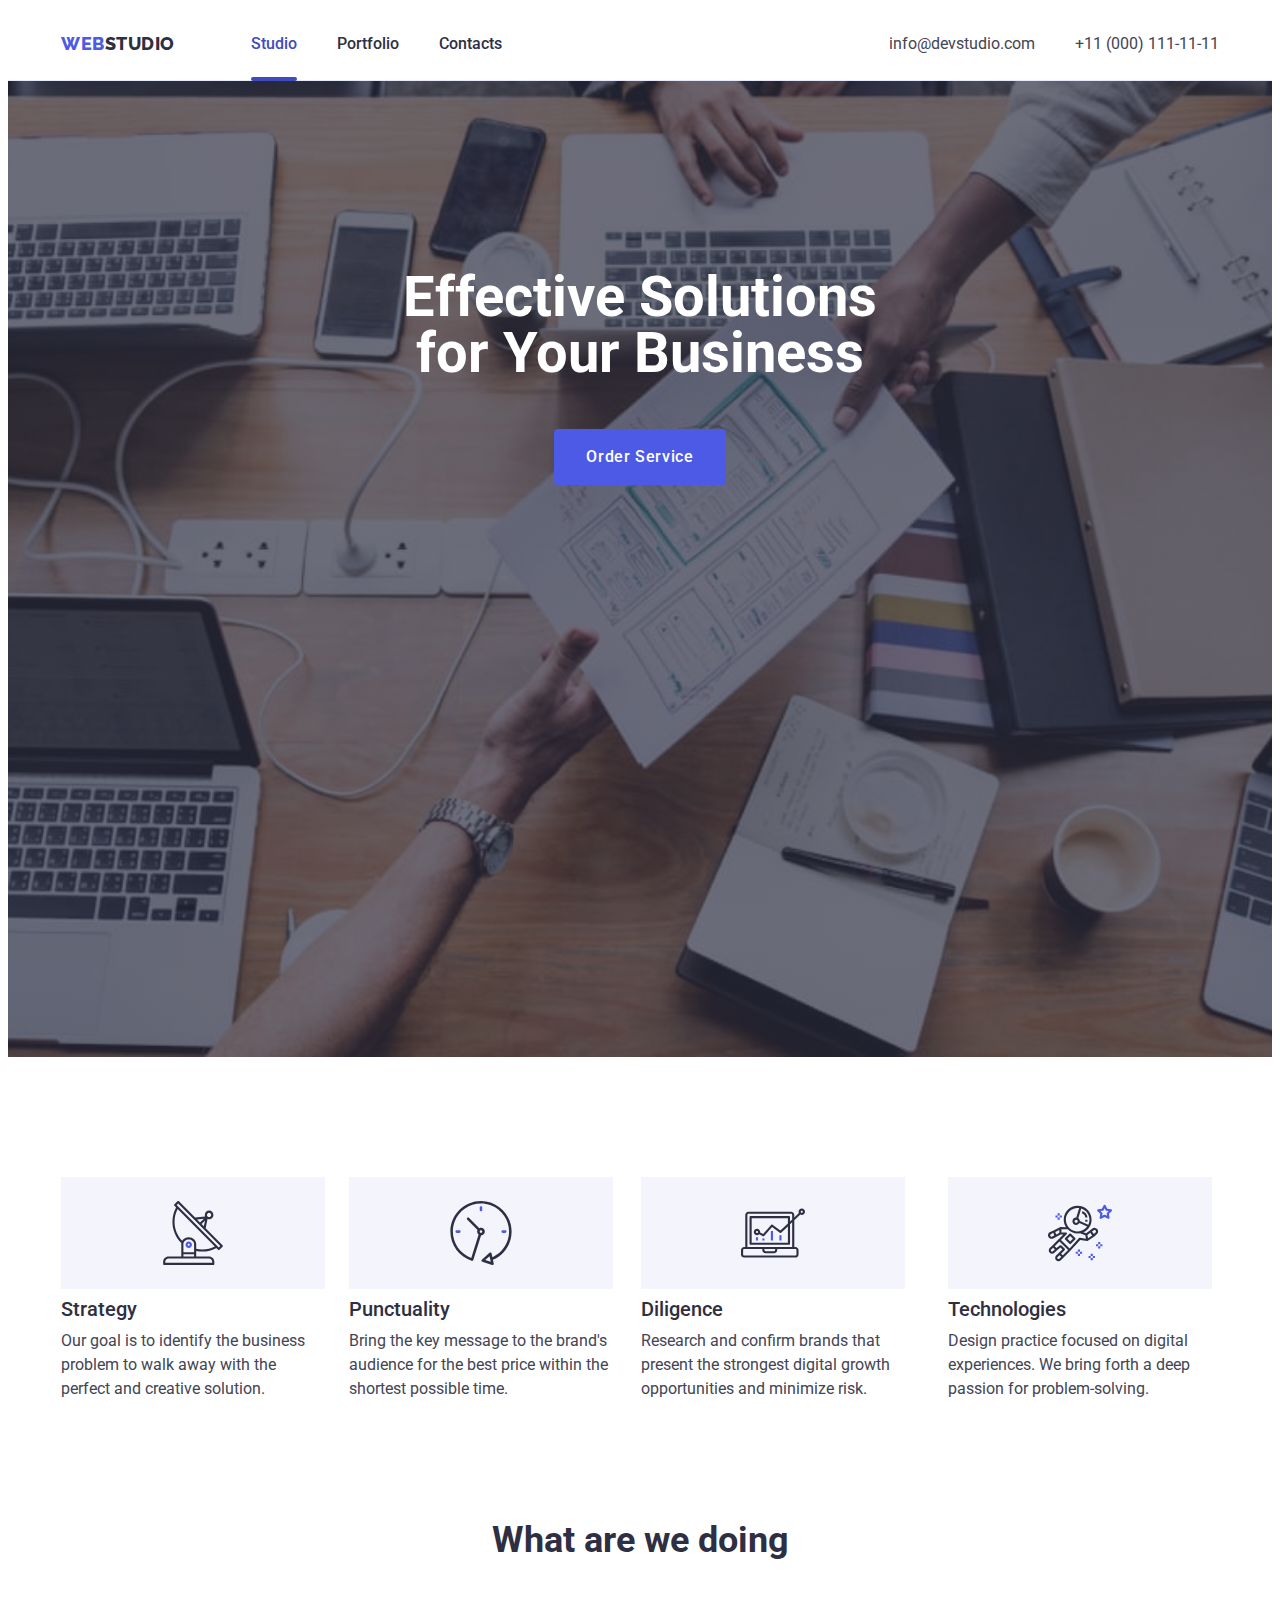
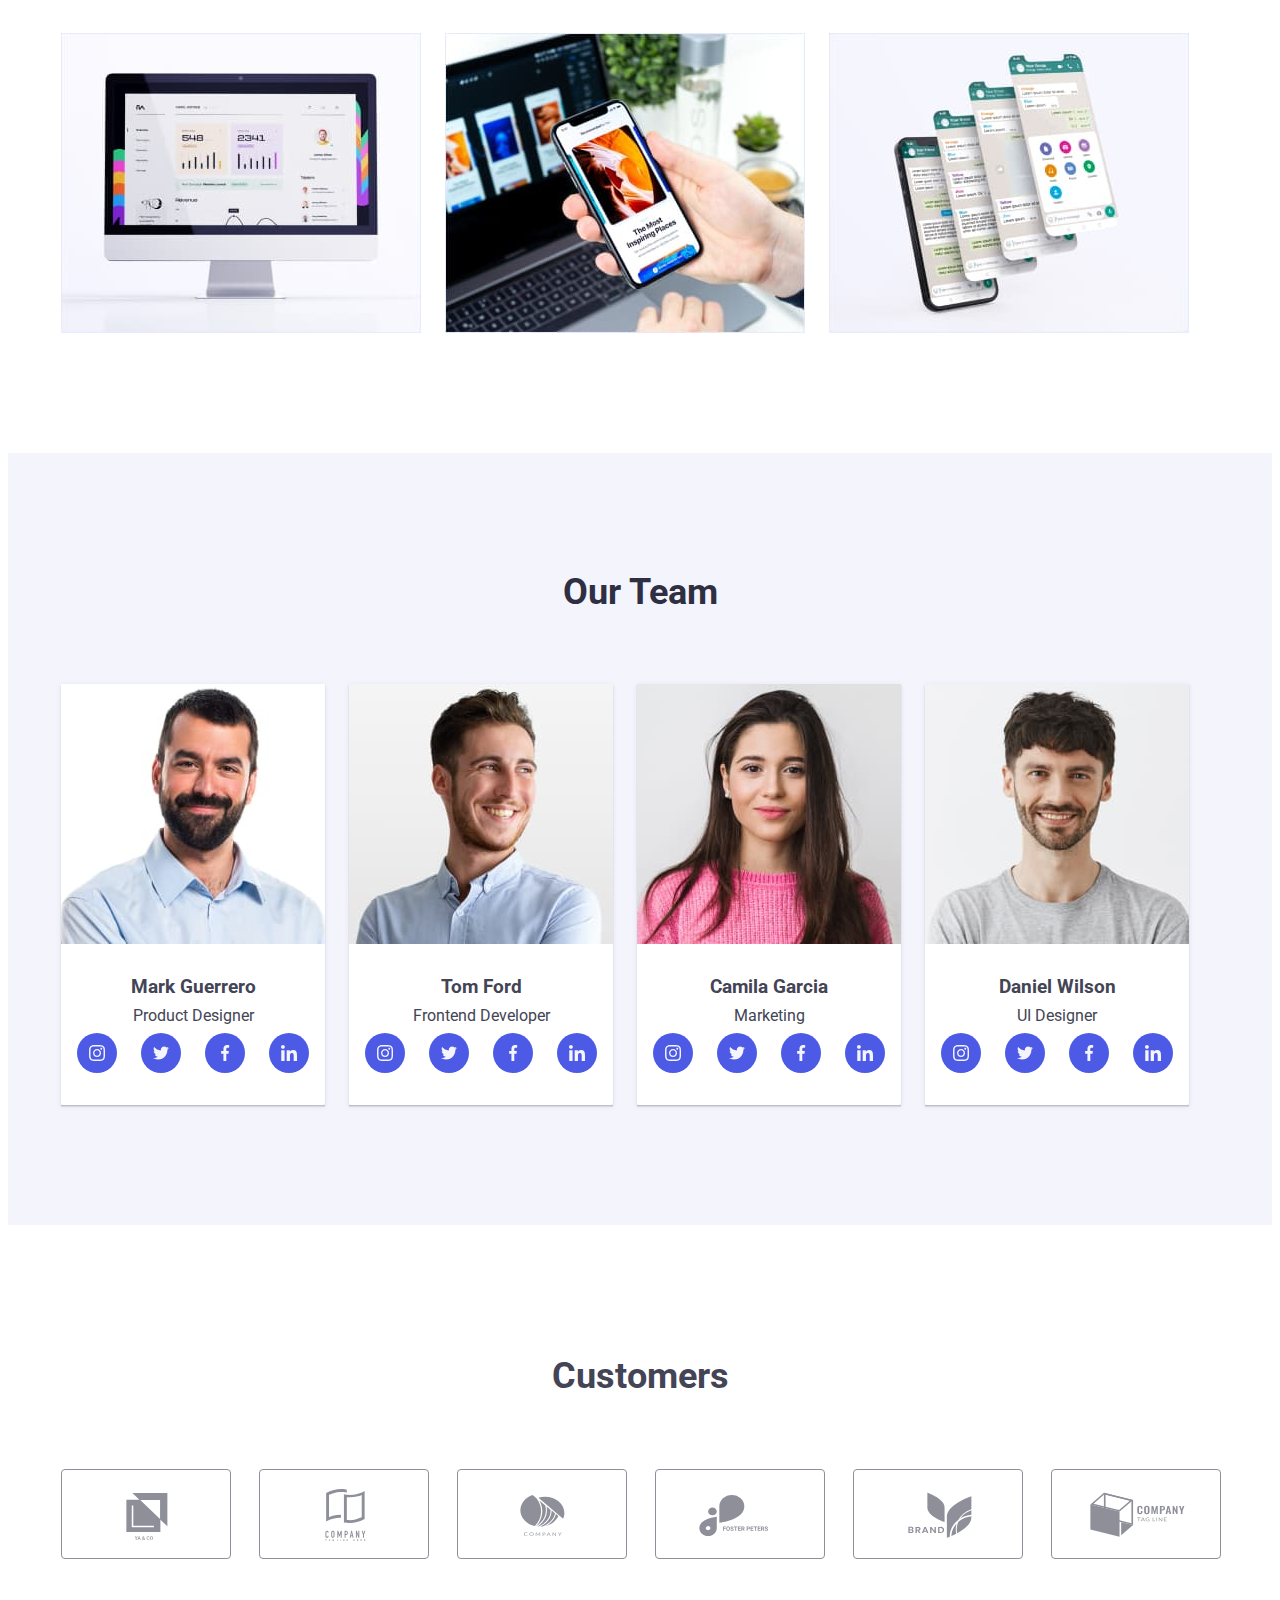
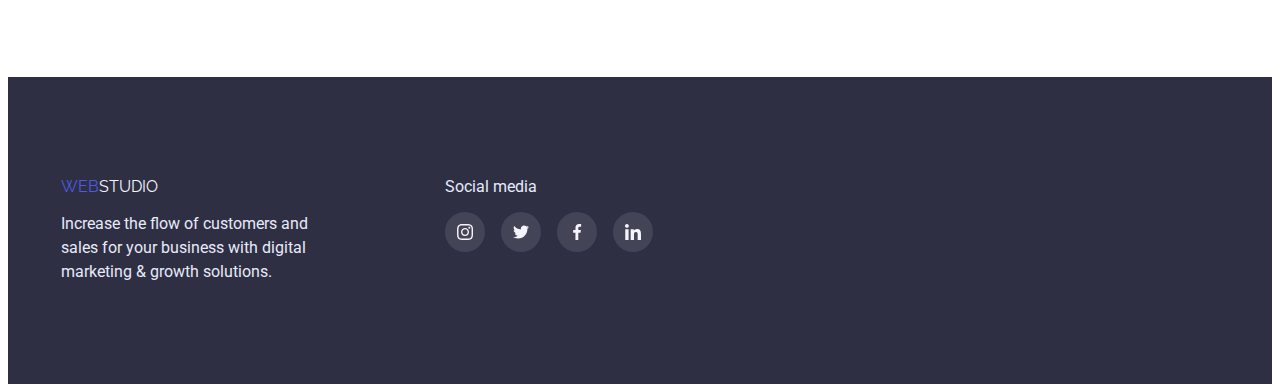
==== index.html @ 62f9ef6f "Initial commit" ====
<!DOCTYPE html>
<html lang="en">
<head>
    <meta charset="UTF-8">
    <meta http-equiv="X-UA-Compatible" content="IE=edge">
    <meta name="viewport" content="width=, initial-scale=1.0">
    <title>Document</title>
    <link href="https://fonts.googleapis.com/css2?family=Raleway:wght@800&family=Roboto:wght@400;500;700&display=swap" rel="stylesheet">
    <link rel="stylesheet" href="https://cdnjs.cloudflare.com/ajax/libs/modern-normalize/1.1.0/modern-normalize.min.css" integrity="sha512-wpPYUAdjBVSE4KJnH1VR1HeZfpl1ub8YT/NKx4PuQ5NmX2tKuGu6U/JRp5y+Y8XG2tV+wKQpNHVUX03MfMFn9Q==" crossorigin="anonymous" referrerpolicy="no-referrer" />
    <link rel="stylesheet" href="./css/style.css">
</head>
<body>
    <header>
        <div class="container main-nav">
            <nav class="main-nav">
                <a href="./index.html" class="logo-header"><span>Web</span>Studio</a>
                <ul class="site-nav list">
                    <li class="item"><a href="./index.html" class="link curent ">Studio</a></li>
                    <li class="item"><a href="./portfolio.html" class="link">Portfolio</a></li>
                    <li class="item"><a href="" class="link">Contacts</a></li>
                </ul>
            </nav> 
            <address class="position">
                <ul class="info-nav list">
                    <li class="item"><a href="mailto:info@devstudio.com" class="link">info@devstudio.com</a></li>
                    <li class="item"><a href="tel:+110001111111" class="link">+11 (000) 111-11-11</a></li>
                </ul>
            </address>
        </div>
    </header>
        <main>
            <section class="hero">
                <div class="container">
                    <h1 class="hero-title">Effective Solutions
                        for Your Business</h1>
                    <button data-modal-open class="button-service" type="button">Order Service</button>
                </div>
            </section>
            <section class="section section-peculiarity">
                <div class="container">
                    <h2 class="section-title visually-hidden">Peculiarity</h2>
                    <ul class="peculiarity list">
                        <li class="item">
                            <div class="peculiarity-icon">
                                <svg class="icon">
                                    <use href="./images/symbol-defs.svg#icon-antenna"></use>
                                </svg>
                            </div>    
                            <h3 class="title">Strategy</h3>
                            <p>Our goal is to identify the business
                            problem to walk away with the perfect and creative solution. </p>
                        </li>
                        <li class="item">
                            <div class="peculiarity-icon">
                                <svg class="icon">
                                    <use href="./images/symbol-defs.svg#icon-clock"></use>
                                </svg>
                            </div>
                            <h3 class="title">Punctuality</h3>
                            <p>Bring the key message to the brand's audience for the best price within the shortest possible time. </p>
                        </li>
                        <li class="item">
                            <div class="peculiarity-icon">
                                <svg class="icon">
                                    <use href="./images/symbol-defs.svg#icon-diagram"></use>
                                </svg>
                            </div>
                            <h3 class="title">Diligence</h3>
                            <p>Research and confirm brands that present the strongest digital growth opportunities and minimize risk. </p>
                        </li>
                        <li class="item">
                            <div class="peculiarity-icon">
                                <svg class="icon">
                                    <use href="./images/symbol-defs.svg#icon-astronaut"></use>
                                </svg>
                            </div>
                            <h3 class="title">Technologies</h3>
                            <p>Design practice focused on digital experiences. We bring forth a deep passion for problem-solving. </p>
                        </li>
                    </ul>
                </div>
            </section>
            <section class="section">
                <div class="container">
                    <h2 class="section-title">What are we doing</h2>
                    <ul class="list list-img">
                        <li class="item"><img src="./images/Rectangle71.jpg" alt="computer" width="360" height="300"></li>
                        <li class="item"><img src="./images/Rectangle72.jpg" alt="telephone" width="360" height="300"></li>
                        <li class="item"><img src="./images/Rectangle73.jpg" alt="telephone" width="360" height="300"></li>
                    </ul>
                </div>
            </section>
                <section class="section team">
                    <div class="container">
                        <h2 class="section-title">Our Team</h2>
                        <ul class="list list-team">
                            <li class="item">
                                <img src="./images/1.jpg" alt="Mark Guerrero" width="264">
                                <div class="card-content">
                                    <h3 class="title">Mark Guerrero</h3>
                                    <p>Product Designer</p>
                                    <ul class="list actions">
                                        <li class="social">
                                            <a class="social-link" href="">
                                                <svg class="social-icon"> 
                                                    <use href="./images/symbol-defs.svg#icon-instagram"></use>
                                                </svg>
                                            </a>    
                                        </li>
                                        <li class="social">
                                            <a  class="social-link" href="">
                                                <svg class="social-icon">
                                                    <use href="./images/symbol-defs.svg#icon-twitter"></use>
                                                </svg>
                                            </a>    
                                        </li>
                                        <li class="social">
                                            <a  class="social-link" href="">
                                                <svg class="social-icon">
                                                    <use href="./images/symbol-defs.svg#icon-facebook"></use>
                                                </svg>
                                            </a>    
                                        </li>
                                        <li class="social">
                                            <a  class="social-link" href="">
                                                <svg class="social-icon">
                                                    <use href="./images/symbol-defs.svg#icon-linkedin"></use>
                                                </svg>
                                            </a>    
                                        </li>
                                    </ul>
                                </div>
                            </li>
                            <li class="item">
                                <img src="./images/2.jpg" alt="Tom Ford" width="264">
                                <div class="card-content">
                                    <h3 class="title">Tom Ford</h3>
                                    <p>Frontend Developer</p>
                                    <ul class="list actions">
                                        <li class="social">
                                            <a class="social-link" href="">
                                                <svg class="social-icon"> 
                                                    <use href="./images/symbol-defs.svg#icon-instagram"></use>
                                                </svg>
                                            </a>    
                                        </li>
                                        <li class="social">
                                            <a  class="social-link" href="">
                                                <svg class="social-icon">
                                                    <use href="./images/symbol-defs.svg#icon-twitter"></use>
                                                </svg>
                                            </a>    
                                        </li>
                                        <li class="social">
                                            <a  class="social-link" href="">
                                                <svg class="social-icon">
                                                    <use href="./images/symbol-defs.svg#icon-facebook"></use>
                                                </svg>
                                            </a>    
                                        </li>
                                        <li class="social">
                                            <a  class="social-link" href="">
                                                <svg class="social-icon">
                                                    <use href="./images/symbol-defs.svg#icon-linkedin"></use>
                                                </svg>
                                            </a>    
                                        </li>
                                    </ul>
                                </div>
                            </li>
                            <li class="item">
                                <img src="./images/3.jpg" alt="Camila Garcia" width="264">
                                <div class="card-content">
                                    <h3 class="title">Camila Garcia</h3>
                                    <p>Marketing</p>
                                    <ul class="list actions">
                                        <li class="social">
                                            <a class="social-link" href="">
                                                <svg class="social-icon"> 
                                                    <use href="./images/symbol-defs.svg#icon-instagram"></use>
                                                </svg>
                                            </a>    
                                        </li>
                                        <li class="social">
                                            <a  class="social-link" href="">
                                                <svg class="social-icon">
                                                    <use href="./images/symbol-defs.svg#icon-twitter"></use>
                                                </svg>
                                            </a>    
                                        </li>
                                        <li class="social">
                                            <a  class="social-link" href="">
                                                <svg class="social-icon">
                                                    <use href="./images/symbol-defs.svg#icon-facebook"></use>
                                                </svg>
                                            </a>    
                                        </li>
                                        <li class="social">
                                            <a  class="social-link" href="">
                                                <svg class="social-icon">
                                                    <use href="./images/symbol-defs.svg#icon-linkedin"></use>
                                                </svg>
                                            </a>    
                                        </li>
                                    </ul>
                                </div>
                            </li>
                            <li class="item">
                                <img src="./images/4.jpg" alt="Daniel Wilson" width="264">
                                <div class="card-content">
                                    <h3 class="title">Daniel Wilson</h3>
                                    <p>UI Designer</p>
                                    <ul class="list actions">
                                        <li class="social">
                                            <a class="social-link" href="">
                                                <svg class="social-icon"> 
                                                    <use href="./images/symbol-defs.svg#icon-instagram"></use>
                                                </svg>
                                            </a>    
                                        </li>
                                        <li class="social">
                                            <a  class="social-link" href="">
                                                <svg class="social-icon">
                                                    <use href="./images/symbol-defs.svg#icon-twitter"></use>
                                                </svg>
                                            </a>    
                                        </li>
                                        <li class="social">
                                            <a  class="social-link" href="">
                                                <svg class="social-icon">
                                                    <use href="./images/symbol-defs.svg#icon-facebook"></use>
                                                </svg>
                                            </a>    
                                        </li>
                                        <li class="social">
                                            <a  class="social-link" href="">
                                                <svg class="social-icon">
                                                    <use href="./images/symbol-defs.svg#icon-linkedin"></use>
                                                </svg>
                                            </a>    
                                        </li>
                                    </ul>
                                </div>
                            </li>
                        </ul>
                    </div>
                </section>
            <section class="section customers">
                <div class="container">
                    <h2>Customers</h2>
                    <ul class="list actions">
                        <li class="logo">
                            <a class="logo-link" href="">
                                <svg class="logo-icon" width="104px" height="56px">
                                    <use href="./images/symbol-defs.svg#icon-logo1"></use>
                                </svg>
                            </a>
                        </li>
                        <li class="logo">
                            <a class="logo-link" href="">
                                <svg class="logo-icon" width="104px" height="56px">
                                    <use href="./images/symbol-defs.svg#icon-logo2"></use>
                                </svg>
                            </a>
                        </li>
                        <li class="logo">
                            <a class="logo-link" href="">
                                <svg class="logo-icon" width="104px" height="56px">
                                    <use href="./images/symbol-defs.svg#icon-logo3"></use>
                                </svg>
                            </a>
                        </li>
                        <li class="logo">
                            <a class="logo-link" href="">
                                <svg class="logo-icon" width="104px" height="56px">
                                    <use href="./images/symbol-defs.svg#icon-logo4"></use>
                                </svg>
                            </a>
                        </li>
                        <li class="logo">
                            <a class="logo-link" href="">
                                <svg class="logo-icon" width="104px" height="56px">
                                    <use href="./images/symbol-defs.svg#icon-logo5"></use>
                                </svg>
                            </a>
                        </li>
                        <li class="logo">
                            <a class="logo-link" href="">
                                <svg class="logo-icon" width="104px" height="56px">
                                    <use href="./images/symbol-defs.svg#icon-logo6"></use>
                                </svg>
                            </a>
                        </li>
                    </ul>
                </div>
            </section>
        </main>
    <footer class="footer">
        <div class="container group">
            <div class="info">
                <a href="./index.html" class="logo-footer"><span>Web</span>Studio</a>
                <p class="footer-text">Increase the flow of customers and sales for your business with digital marketing & growth solutions.</p>
            </div>
            <div class="media">
                <p>Social media</p>
                <ul class="list actions-footer">
                    <li class="social-footer">
                        <a class="social-link-footer" href="">
                            <svg class="social-icon"> 
                                <use href="./images/symbol-defs.svg#icon-instagram"></use>
                            </svg>
                        </a>  
                    </li>
                    <li class="social-footer">
                        <a class="social-link-footer" href="">
                            <svg class="social-icon"> 
                                <use href="./images/symbol-defs.svg#icon-twitter"></use>
                            </svg>
                        </a>  
                    </li>
                    <li class="social-footer">
                        <a class="social-link-footer" href="">
                            <svg class="social-icon"> 
                                <use href="./images/symbol-defs.svg#icon-facebook"></use>
                            </svg>
                        </a>  
                    </li>
                    <li class="social-footer">
                        <a class="social-link-footer" href="">
                            <svg class="social-icon"> 
                                <use href="./images/symbol-defs.svg#icon-linkedin"></use>
                            </svg>
                        </a>  
                    </li>
                </ul>
            </div>
        </div>
    </footer>
    <div class="backdrop is-hidden" data-modal>
        <div class="modal">
            <button class="close" data-modal-close>
                <svg class="close-icon">
                        <use href="./images/symbol-defs.svg#icon-close"></use>
                </svg>
            </button>
        </div>
    </div>

    <script src="./js/modal.js"></script>
</body>
</html>
---- css/style.css ----
/* basic text color and secondary bcg color #2E2F42 */
/* secondary text color  #434455 */
/* accent #4D5AE5 */
/* basic bcg color #E5E5E5 */
/* white #FFFFFF */
/* footer text color #E7E9FC */
/* logo footer color #F4F4FD */

:root {
    --primary-text-color: #2E2F42;
    --secondary-text-color: #434455;
    --accent-color: #4D5AE5;
    --white-color: #FFFFFF ;
    --section-team-bcg-color: #F4F4FD;
    --footer-text-color: #E7E9FC;
    --button-hover-portfolio: #404BBF;
    --activity-nav-gap-left: 24px;
    --activity-nav-gap-top: 48px;
    --card-bg-color: #4D5AE5;
    --card-bg-color-hover: #404BBF;
    --logo-bg-color:#8E8F99;
    --social-bg-hover: #31D0AA;
    --transition: 250ms cubic-bezier(0.4, 0, 0.2, 1);
}

 body {
    background-color: #ffffff;
    color: var(--secondary-text-color);
    font-family: 'Roboto',sans-serif;
}

.section {
    padding-bottom: 120px;
}

.list {
   list-style: none;
   padding: 0;
   margin: 0;
}
 header {
    border-bottom: 1px solid var(--footer-text-color)
}

img {
  display: block;
  max-width: 100%;
  height: auto;
}


/* .header {
    padding-top: 24px;
    padding-bottom: 24px;
} */

/* logo headder */
.logo-header {
    color: var(--primary-text-color);
    font-family: 'Raleway',sans-serif;
    font-weight: 800;
    font-size: 18px;
    line-height: 1.3;
    letter-spacing: 0.03em;
    text-decoration: none;

    text-transform: uppercase;

    padding-top: 24px;
    padding-bottom: 24px;
}

span {
    color: var(--accent-color);
}

/* site-nav */
.site-nav .link {
    position: relative;
    display: block;
    padding-top: 24px;
    padding-bottom: 24px;

    color: var(--primary-text-color);
    font-weight: 500;
    font-size: 16px;
    line-height: 1.5;
    text-decoration: none;
    transition: color var(--transition);
}

.site-nav .link:hover,
.site-nav .link:focus {
    color: var(--accent-color);
}

.site-nav .link.curent {
   color: var(--card-bg-color-hover); 
}

.site-nav .link.curent::after {
    position: absolute;
    left: 0;
    bottom: -1px;
    display: block;
    content: "";
    width: 100%;
    height: 4px;

    background-color: var(--card-bg-color-hover);
    border-radius: 2px;

    transition: opacity var(--transition);
}


.site-nav {
    display: flex;
    margin-left: 76px;
}

.site-nav .item + .item {
    margin-left: 40px;
}

.container {
    width: 1158px;
    padding-left: 15px;
    padding-right: 15px;
    margin-left: auto;
    margin-right: auto;
}

/* info-nav */
.info-nav {
    display: flex;
    margin-left: auto; 
}

.position {
margin-left: auto;
}

.info-nav .item + .item {
    margin-left: 40px;
}

.info-nav .link {
    display: block;
    padding-top: 24px;
    padding-bottom: 24px;

    color: var(--secondary-text-color);
    font-style: normal;
    font-size: 16px;
    line-height: 1.5;
    text-decoration: none;
    transition: color var(--transition);
}

.info-nav .link:hover,
.info-nav .link:focus {
    color: var(--accent-color);
}

.main-nav {
    display: flex;
    align-items: center;
}

/* hero */
.hero {
    background-color: var(--primary-text-color);
    text-align: center;

    margin-right: auto;
    margin-left: auto;
    padding-top: 188px;
    padding-bottom: 188px;
    max-width: 1440px;
    height: 600px;

    background-image: linear-gradient( to right, 
    rgba(46, 47, 66, 0.7),
    rgba(46, 47, 66, 0.7)),
    url(../images/people-office.jpg);
    background-size: cover;
    background-repeat: no-repeat;
    background-position: center;
}

.hero-title {
    color: var(--white-color);
    font-size: 56px;
    line-height: 1;

    margin-top: 0;
    margin-bottom: 48px;
    width: 496px;
    margin-left: auto;
    margin-right: auto;
}

/* button-service */
.button-service {
    color: var(--white-color);
    background-color: var(--accent-color);

    cursor: pointer;
    font-family: inherit;
    font-weight: 500;
    font-size: 16px;
    line-height: 1.5;
    letter-spacing: 0.04em;
    text-align: center;
    transition: background-color var(--transition);

    display: inline-block;
    border-radius: 4px;
    padding: 16px 32px;
    min-width: 169px;
    border: none;
}

.button-service:hover,
.button-service:focus {
    background-color: var(--button-hover-portfolio);
}

/* section-title */
.section-title {
    color: var(--primary-text-color);
    font-size: 36px;
    line-height: 1.1;

    text-align: center;
    margin-top: 0;
    margin-bottom: 72px;
}

/* Peculiarity */
.peculiarity .title {
    color: var(--primary-text-color);
    font-weight: 500;
    font-size: 20px;
    line-height: 1.2;
    margin-top: 0;
    margin-bottom: 8px;
}

.peculiarity p{
    margin-top: 0;
    margin-bottom: 0;
    line-height: 1.5;
}

.peculiarity {
    display: flex;
}
.section-peculiarity {
    padding-top: 120px;
    padding-bottom: 120px;
}

.peculiarity-icon  {
    display: flex;
    justify-content: center;
    align-items: center;
    width: 264px;
    height: 112px;
    background-color: var(--section-team-bcg-color);
    margin-bottom: 8px;
}

.icon {
    width: 64px;
    height: 64px;
}

.peculiarity .item:not(:last-child) {
     margin-right: 24px;
}

/* list img */
.list-img {
    display: flex;
}

.list-img .item + .item {
    margin-left: 24px;
}

/* section team */
.team {
    background-color: var(--section-team-bcg-color);
    padding-top: 120px;
}

.team .item {
    box-shadow: 0px 1px 6px rgba(46, 47, 66, 0.08), 0px 1px 1px rgba(46, 47, 66, 0.16), 0px 2px 1px rgba(46, 47, 66, 0.08);
}

.list .title {
    margin-top: 0;
    margin-bottom: 8px;
}

.list p {
    margin-top: 0;
    margin-bottom: 0;
}

.list-team {
    display: flex;
}

.list-team .item + .item {
    margin-left: 24px;
}

.list-team .card-content {
    padding: 32px 16px;
    background-color: var(--white-color);
    border-radius: 0px 0px 4px 4px;

    text-align: center;
}

/* list actions */
.actions {
    display: flex;
    justify-content: space-between;
    margin: 0;
    padding: 0;
    list-style: none;
}

.social {
    display: block;
    width: 40px;
    height: 40px;
}

.social-link {
    background-color: var(--card-bg-color);
    color: var(--white-color);
    border-radius: 50%;
    width: 100%;
    height: 100%;
    display: flex;
    justify-content: center;
    align-items: center;
    transition: background-color var(--transition);
}

.social-link:hover,
.social-link:focus {
    background-color: var(--card-bg-color-hover);
}

.social .social-icon {
    width: 16px;
    height: 16px;
    fill: currentColor;
}

.card-content p {
    margin-bottom: 8px;
}

/* Customers */
.customers {
    padding-top: 130px;
}

.customers h2 {
    text-align: center;
    margin-top: 0;
    margin-bottom: 72px;
    font-size: 36px;
}

.logo {
    display: block;
    width: 168px;
    height: 88px;
}

.logo-link {
    background-color: var(--white-color);
    color: #8E8F99;
    border: 1px solid #8E8F99;
    border-radius: 4px;
    display: flex;
    justify-content: center;
    align-items: center;
    width: 100%;
    height: 100%;
    transition: border var(--transition), color var(--transition);
}

.logo .logo-icon { 
    background-size: contain;
    background-position: center;
    fill: currentColor;
} 

.logo-link:hover,
.logo-link:focus {
    color: var(--card-bg-color-hover);
    border: 1px solid var(--card-bg-color-hover);
}

/* footer */
.footer {
    color: var(--footer-text-color);
    background-color: var(--primary-text-color);
    padding-top: 100px;
    padding-bottom: 100px;
}

/* logo footer */
.footer .logo-footer {
    color: var(--section-team-bcg-color);
    font-family: 'Raleway',sans-serif;
    text-decoration: none;

    text-transform: uppercase;
}

.footer .footer-text {
    margin-top: 16px;
    margin-bottom: 0;
    line-height: 1.5;
}

/* list actions footer */
.group {
    display: flex;
}

.group .info {
    margin-right: 120px;
}

.media {
    width: 208px;
    height: 80px;
}

.media p {
    margin-top: 0;
    margin-bottom: 16px;
    padding: 0;
}

.actions-footer {
    display: flex;
    justify-content: space-between;
    margin: 0;
    padding: 0;
    list-style: none;
}

.social-footer {
    display:block;
    width: 40px;
    height: 40px;
}

.social-link-footer {
    background-color: rgba(255, 255, 255, 0.1);
    color: var(--white-color);
    border-radius: 50%;
    width: 100%;
    height: 100%;
    display: flex;
    justify-content: center;
    align-items: center;
    transition: background-color var(--transition);
}

.social-link-footer:hover,
.social-link-footer:focus {
    background-color: var(--social-bg-hover);
}

.social-footer .social-icon {
    width: 16px;
    height: 16px;
    fill: currentColor;
}


/* portfolio.html____________________ 
button*/

.list-button {
    display: flex;
    justify-content: center;
    margin-bottom: 72px;
}

.list-button .item + .item {
    margin-left: 24px;
}

.list .button {
    display: inline-block;
    color: var(--accent-color);
    background-color: var(--section-team-bcg-color);
    
    cursor: pointer;
    font-family: inherit;
    font-weight: 500;
    font-size: 16px;
    line-height: 1.5;
    letter-spacing: 0.04em;

    padding: 12px 24px;
    border-radius: 4px;
    border: 1px solid var(--footer-text-color);
    transition: color var(--transition), background-color var(--transition), box-shadow var(--transition), border var(--transition);
}

.list .button:hover,
.list .button:focus {
    color: var(--white-color);
    background-color: var(--button-hover-portfolio);
    box-shadow: 0px 4px 4px rgba(0, 0, 0, 0.15);
    border: 1px solid transparent;
}

.footer-text {
    width: 264px;
}

/* activity */

.activity-nav {
    display: flex;
    flex-wrap: wrap;
    margin-right: ( -1 * var(--activity-nav-gap-left));
    margin-top: ( -1 * var(--activity-nav-gap-top));
}

.activity-nav .item {
    width: 360px;
    flex-basis: calc(100% / 3 - var(--activity-nav-gap-left));
    margin-right: var(--activity-nav-gap-left);
    margin-top: var(--activity-nav-gap-top);
}

.activity-nav .item:nth-child(3n) {
    margin-right: 0;
}

.activity-nav .item:nth-child(-n + 3) {
    margin-top: 0;
}

.activity-nav .title {
color: var(--primary-text-color);
font-weight: 500;
font-size: 20px;
line-height: 1.2;  
    
margin-top: 0;
margin-bottom: 8px;
}

.activity-nav .text {
    color: var(--secondary-text-color);
    font-size: 16px;
    line-height: 1.5;

    margin-top: 0;
    margin-bottom: 0;
}

/* .activity-nav .item {
    width: calc((100% - 48px) / 3);
    margin-right: 24px;
    margin-top: 48px;
}

.activity-nav:nth-child(3n) {
    margin-right: 0;
} */

.activity-nav .card-content {
    padding: 32px 16px;
    border-right: 1px solid var(--footer-text-color);
    border-left: 1px solid var(--footer-text-color);
    border-bottom: 1px solid var(--footer-text-color);
}

.portfolio {
    padding-top: 96px;
    padding-bottom: 120px;
}
.activity-nav .link {
    display: block;
    transition: box-shadow var(--transition);
}

.activity-nav .link:hover,
.activity-nav .link:focus {
 box-shadow: 0px 1px 6px rgb(46 47 66 / 8%), 0px 1px 1px rgb(46 47 66 / 16%), 0px 2px 1px rgb(46 47 66 / 8%);
}

/* hover card-content */
.product-thumb {
    position: relative;
    overflow: hidden;
}

/* .product-thumb::before {
    position: absolute;
    display: inline-block;
    content: "";
    width: 100%;
    height: 100%;
    top: 0;
    left: 0;

    background-color: var(--card-bg-color);
    opacity: 0;
} */

.overlay {
    display: block;
    position: absolute;
    top: 0;
    left: 0;
    padding-top: 40px;
    padding-right: 32px;
    padding-left: 32px;
    width: 100%;
    height: 100%;
    overflow: auto;
    transform: translate(0, 100%);
    transition: transform var(--transition);

    font-size: 16px;
    line-height: 1.5;
    color: #F4F4FD;
    background-color: var(--card-bg-color);
}  

.activity-nav .link:hover .overlay {
    transform: translate(0, 0);
}

.activity-nav .link:focus .overlay {
    transform: translate(0, 0);
}

/* .activity-nav .link:hover .product-thumb::before {
    opacity: 1;
} */

/* MODAL */
.backdrop {
    position: fixed;
    top: 0;
    left: 0;
    width: 100%;
    height: 100%;

    background: rgba(46, 47, 66, 0.4);

    transition: opacity var(--transition), 
    visibility var(--transition);
}

.backdrop.is-hidden {
    opacity: 0;
    visibility: hidden;
    pointer-events: none;
}

.modal {
    position: absolute;
    min-width: 408px;
    min-height: 576px;
    top: 50%;
    left: 50%;
    transform: translate( -50%, -50%);
    transition: transform var(--transition);

    background: #FCFCFC;
    box-shadow: 0px 1px 1px rgba(0, 0, 0, 0.14), 0px 1px 3px rgba(0, 0, 0, 0.12), 0px 2px 1px rgba(0, 0, 0, 0.2);
    border-radius: 4px;
}

/* BUTTON CLOSE */
.close {
    position: absolute;
    top: 24px;
    right: 24px;
    width: 24px;
    height: 24px;
    display: flex;
    justify-content: center;
    align-items: center;
    
    color:#000000;
    background-color: #E7E9FC;
    border: 1px solid rgba(0, 0, 0, 0.1);
    border-radius: 50%;
    transition: color var(--transition), background-color var(--transition);
}

.close:hover ,
.close:focus {
    background-color: var(--card-bg-color-hover);
    color: var(--white-color);
}

.close .close-icon {
    width: 8px;
    height: 8px;
    fill: currentColor;
}

/* visually-hidden */
.visually-hidden {
 position: absolute;
 width: 1px;
 height: 1px;
 margin: -1px;
 border: 0;
 padding: 0;
 white-space: nowrap;
 clip-path: inset(100%);
 clip: rect(0 0 0 0);
 overflow: hidden;
}
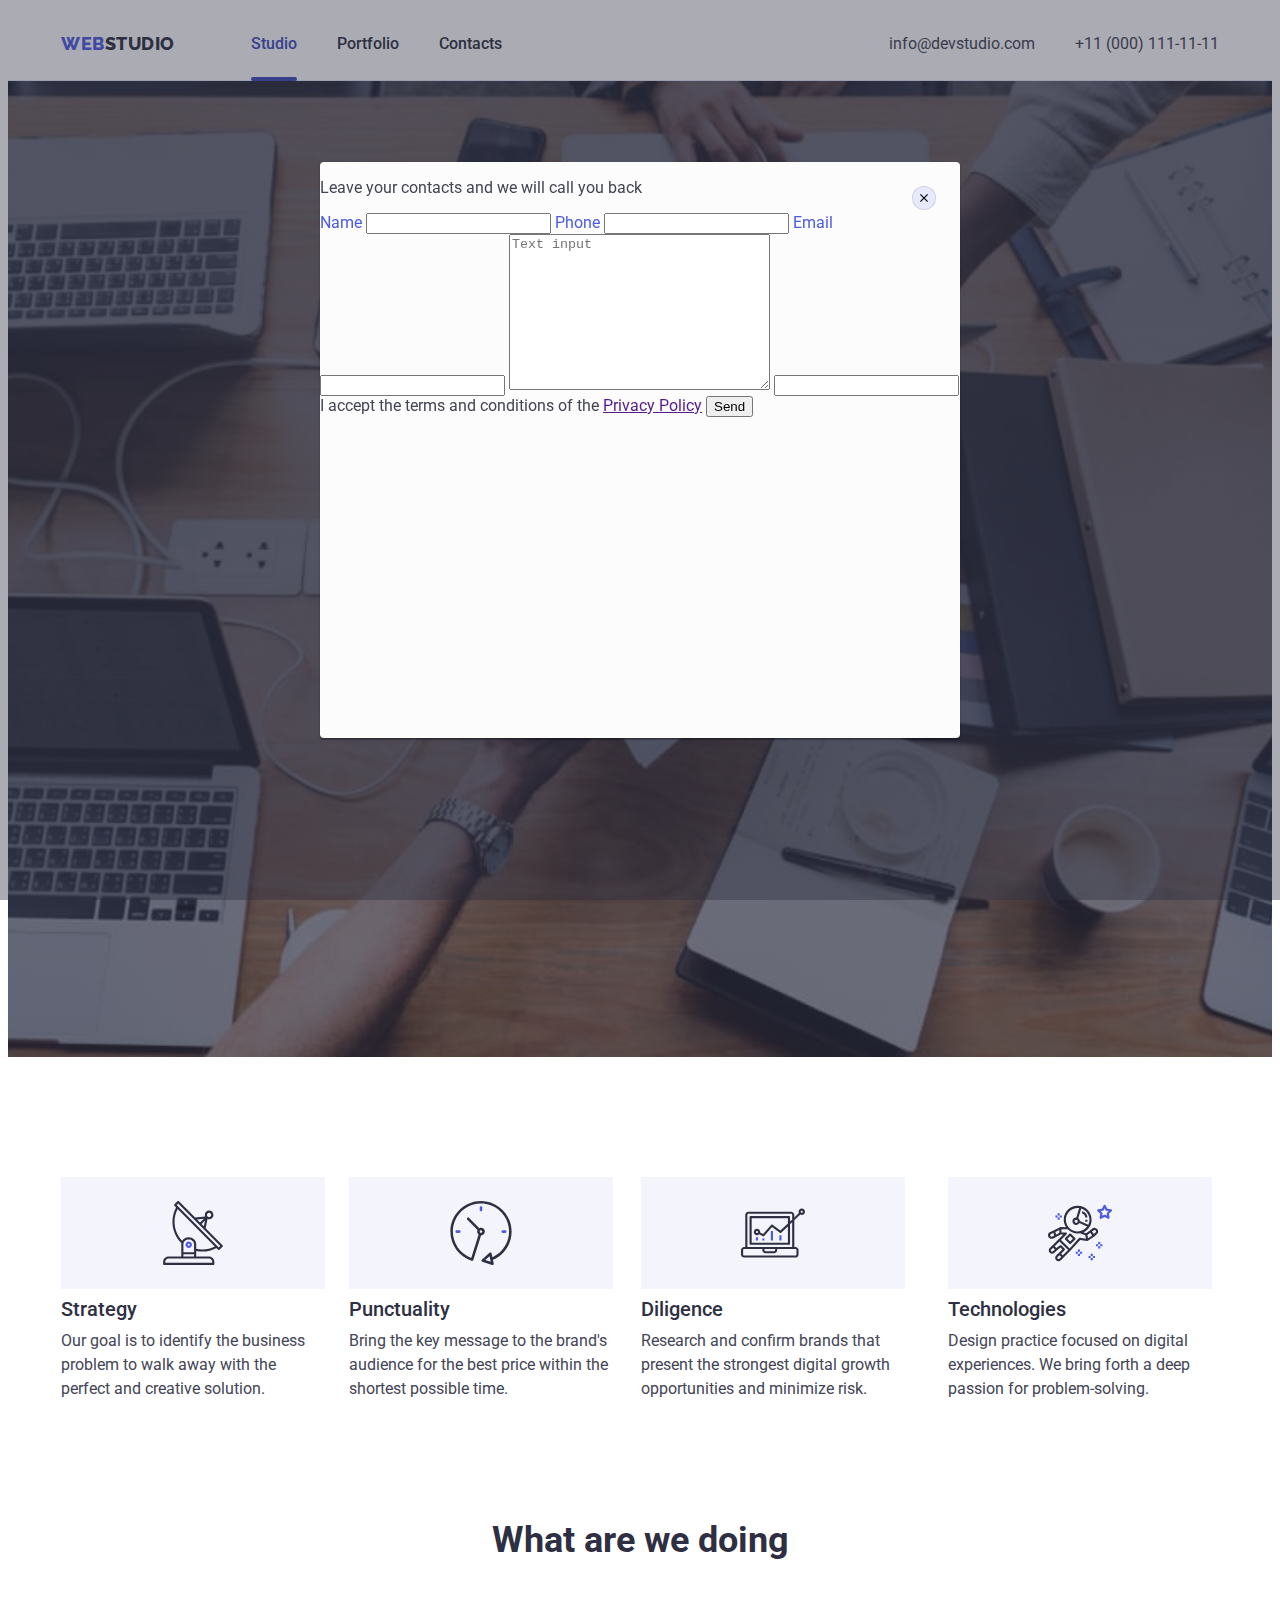
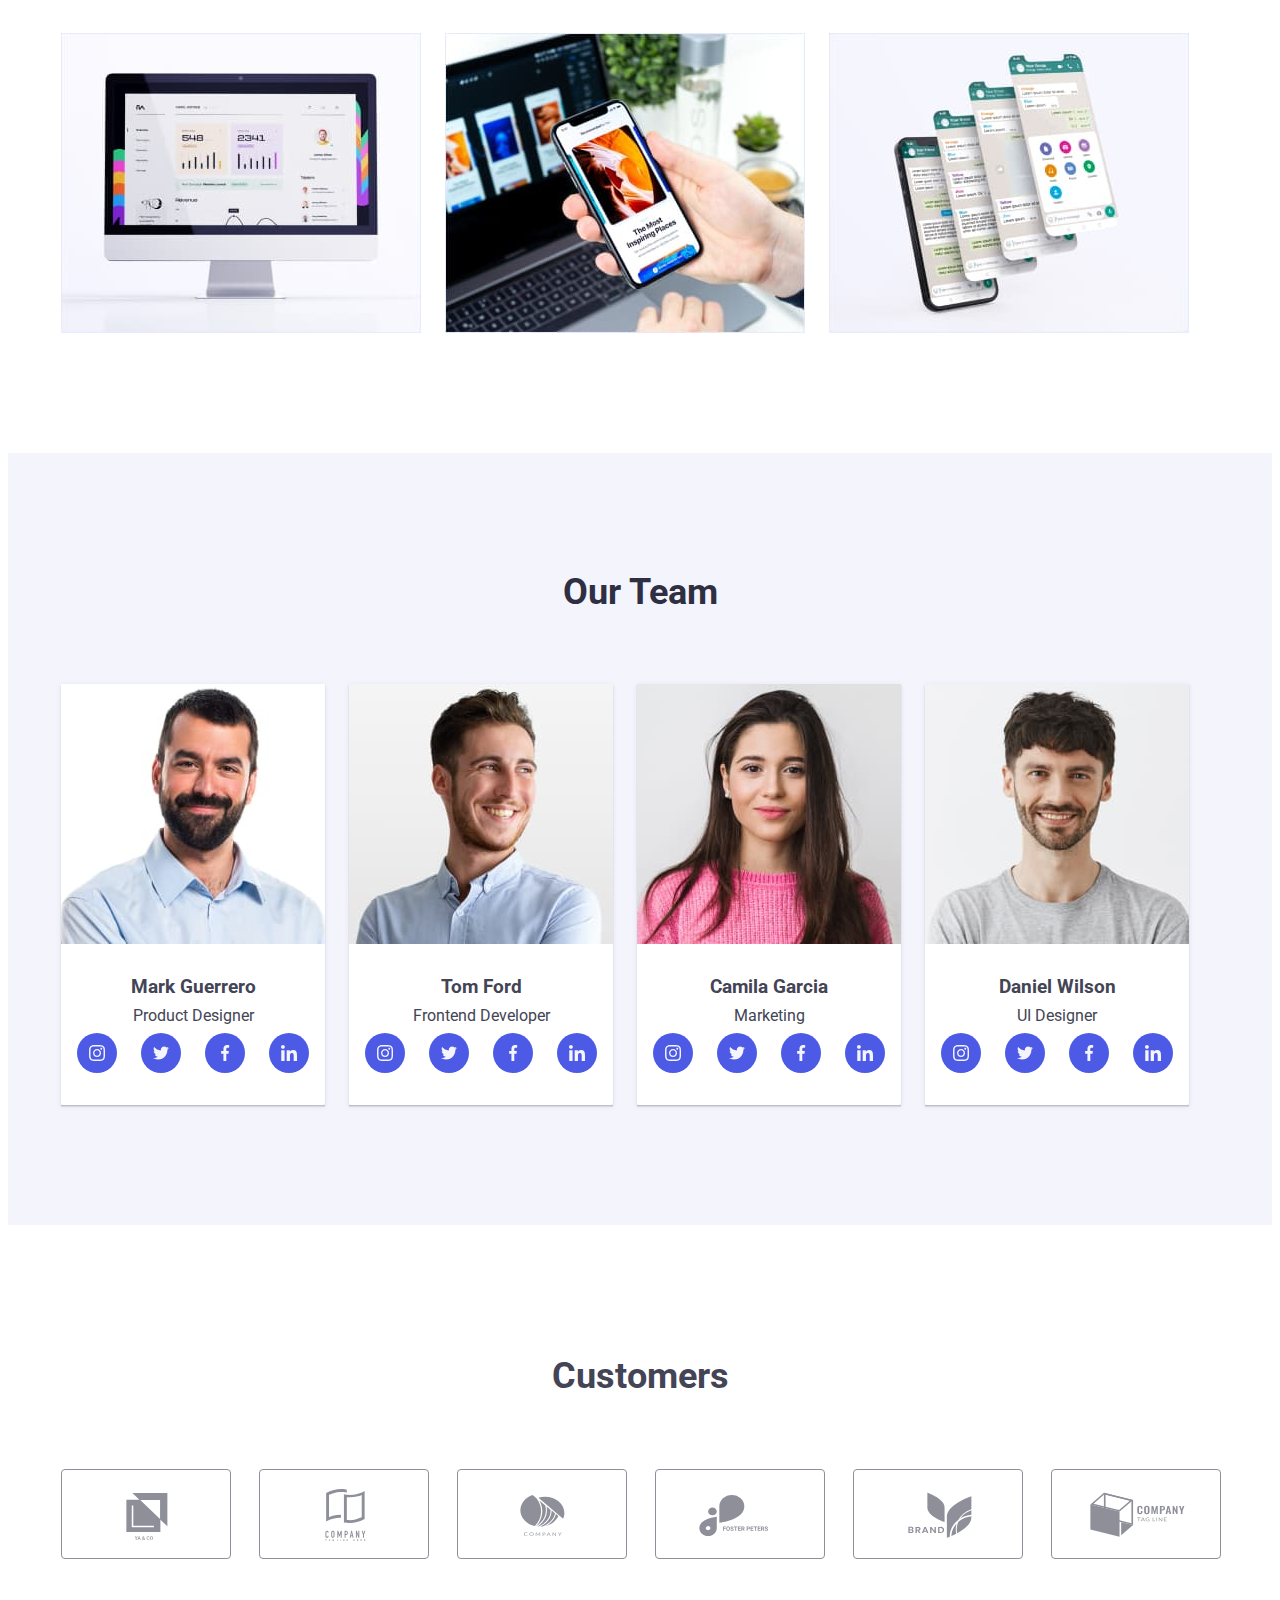
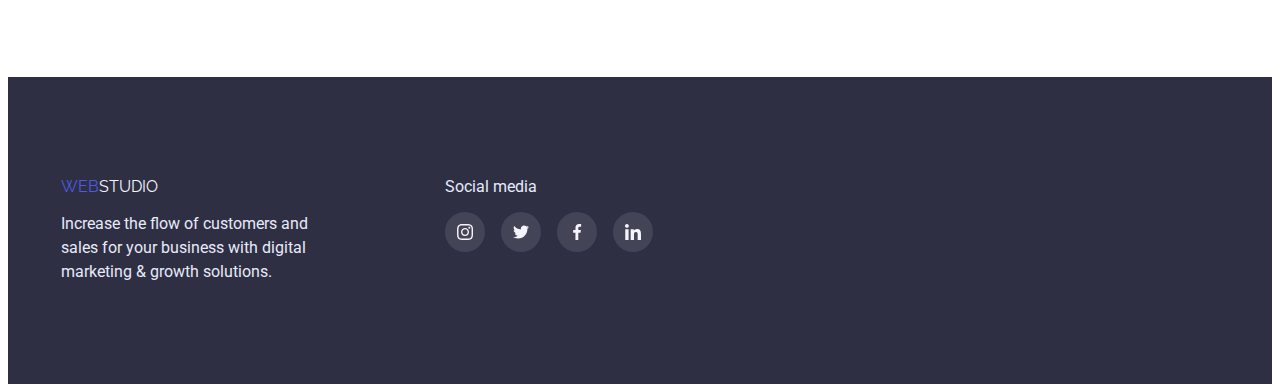
==== commit 37236581: "added modal form" ====
--- a/index.html
+++ b/index.html
@@ -336,13 +336,35 @@
             </div>
         </div>
     </footer>
-    <div class="backdrop is-hidden" data-modal>
+    <div class="backdrop" data-modal>
         <div class="modal">
             <button class="close" data-modal-close>
                 <svg class="close-icon">
                         <use href="./images/symbol-defs.svg#icon-close"></use>
                 </svg>
             </button>
+            <form class="modal-form">
+                <p>Leave your contacts and we will call you back</p>
+                <label class="modal-form-field">
+                    <span class="modal-form-input-desc">Name</span>
+                    <input class="modal-form-input" type="text" name="user_name" required pattern="^[a-zA-Zа-яА-Я]+$">
+                </label>
+                <label class="modal-form-field">
+                    <span class="modal-form-input-desc">Phone</span>
+                    <input class="modal-form-input" type="tel" name="user_phone" required pattern="[0-9]{3}-[0-9]-{3}-[0-9]{2}-[0-9]{2}" title="xxxxxxxxxx">
+                </label>
+                <label class="modal-form-field">
+                    <span class="modal-form-input-desc">Email</span>
+                    <input class="modal-form-input" type="email" name="user_email" required>
+                </label>
+                <label class="modal-form-field">
+                    <span class="modal-form-input-desc"></span>
+                    <textarea class="modal-form-message" name="" id="" cols="30" rows="10" placeholder="Text input"></textarea>
+                </label>
+                <input id="user-policy" class="modal-form-check" type="text">
+                <label class="modal-form-check-desc" for="user-policy">I accept the terms and conditions of the <a href="">Privacy Policy</a></label>
+                <button class="modal-form-submit" type="submit">Send</button>
+            </form>
         </div>
     </div>
 
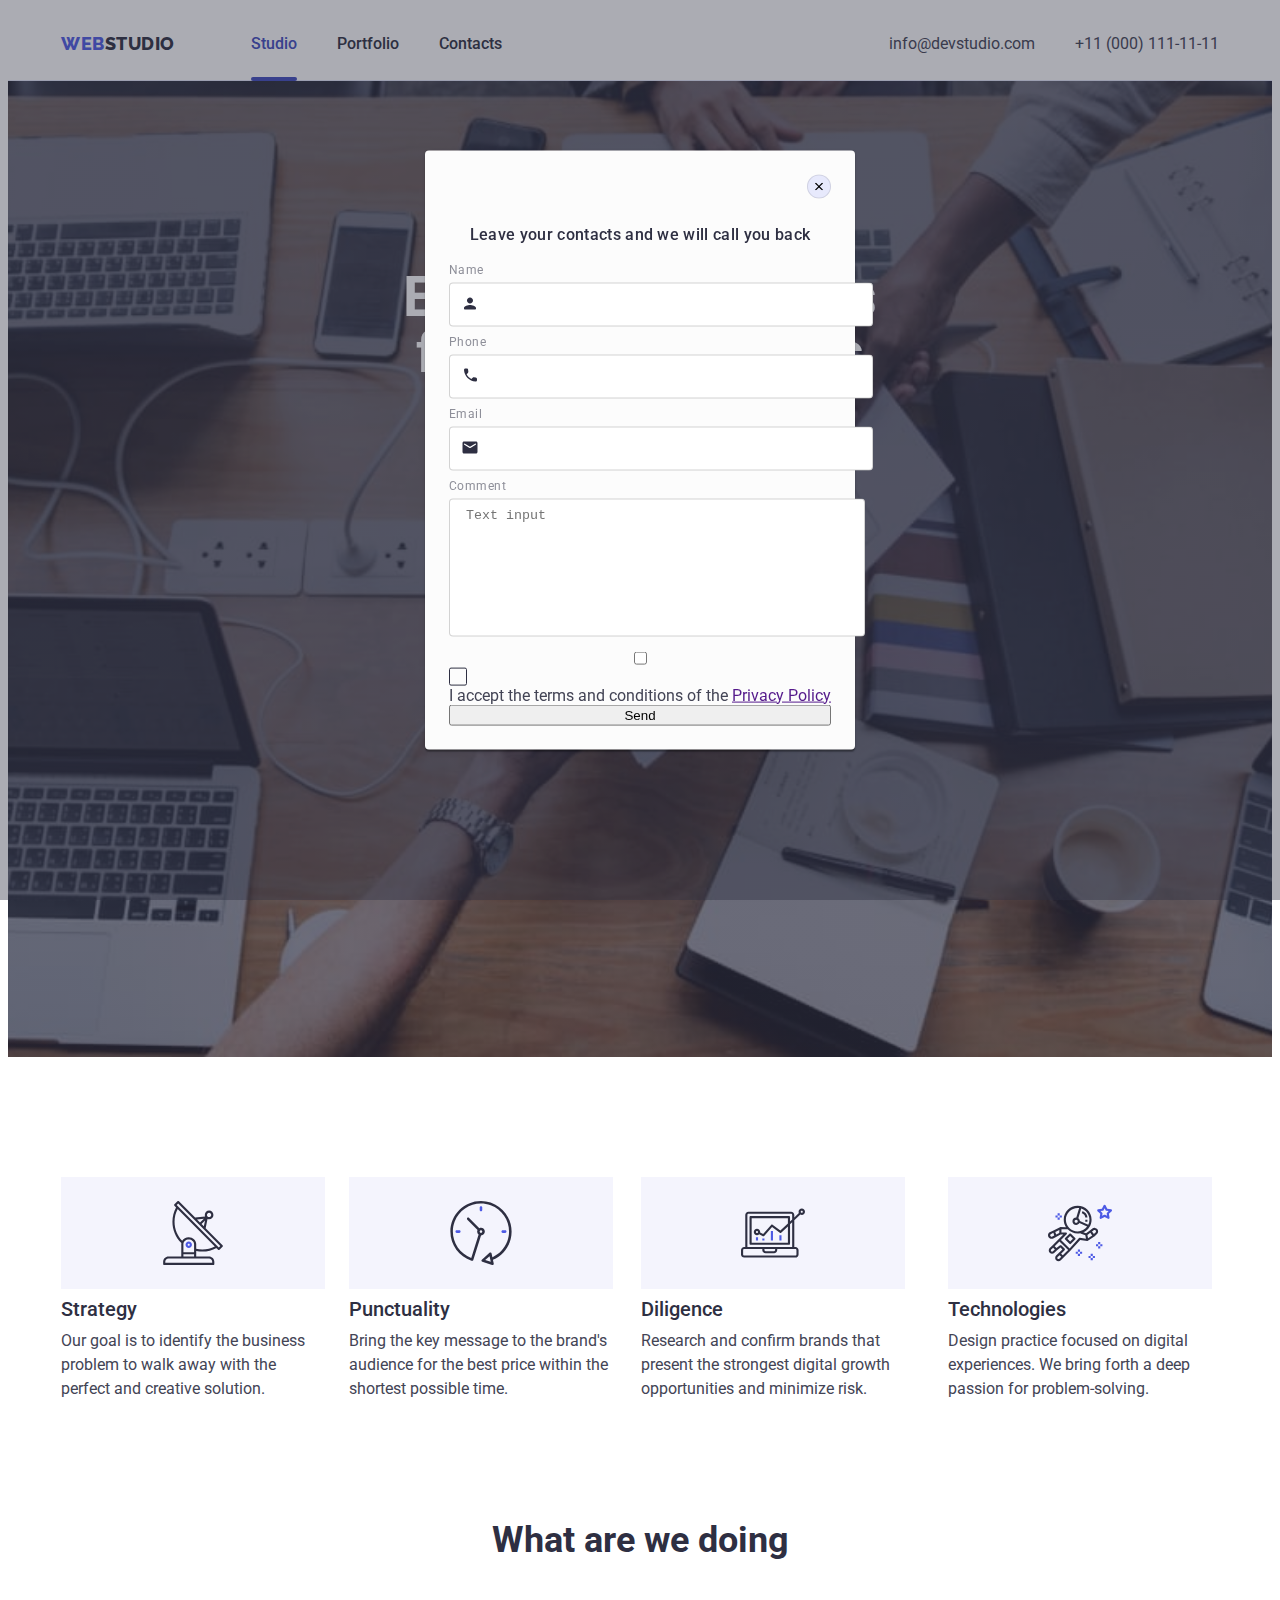
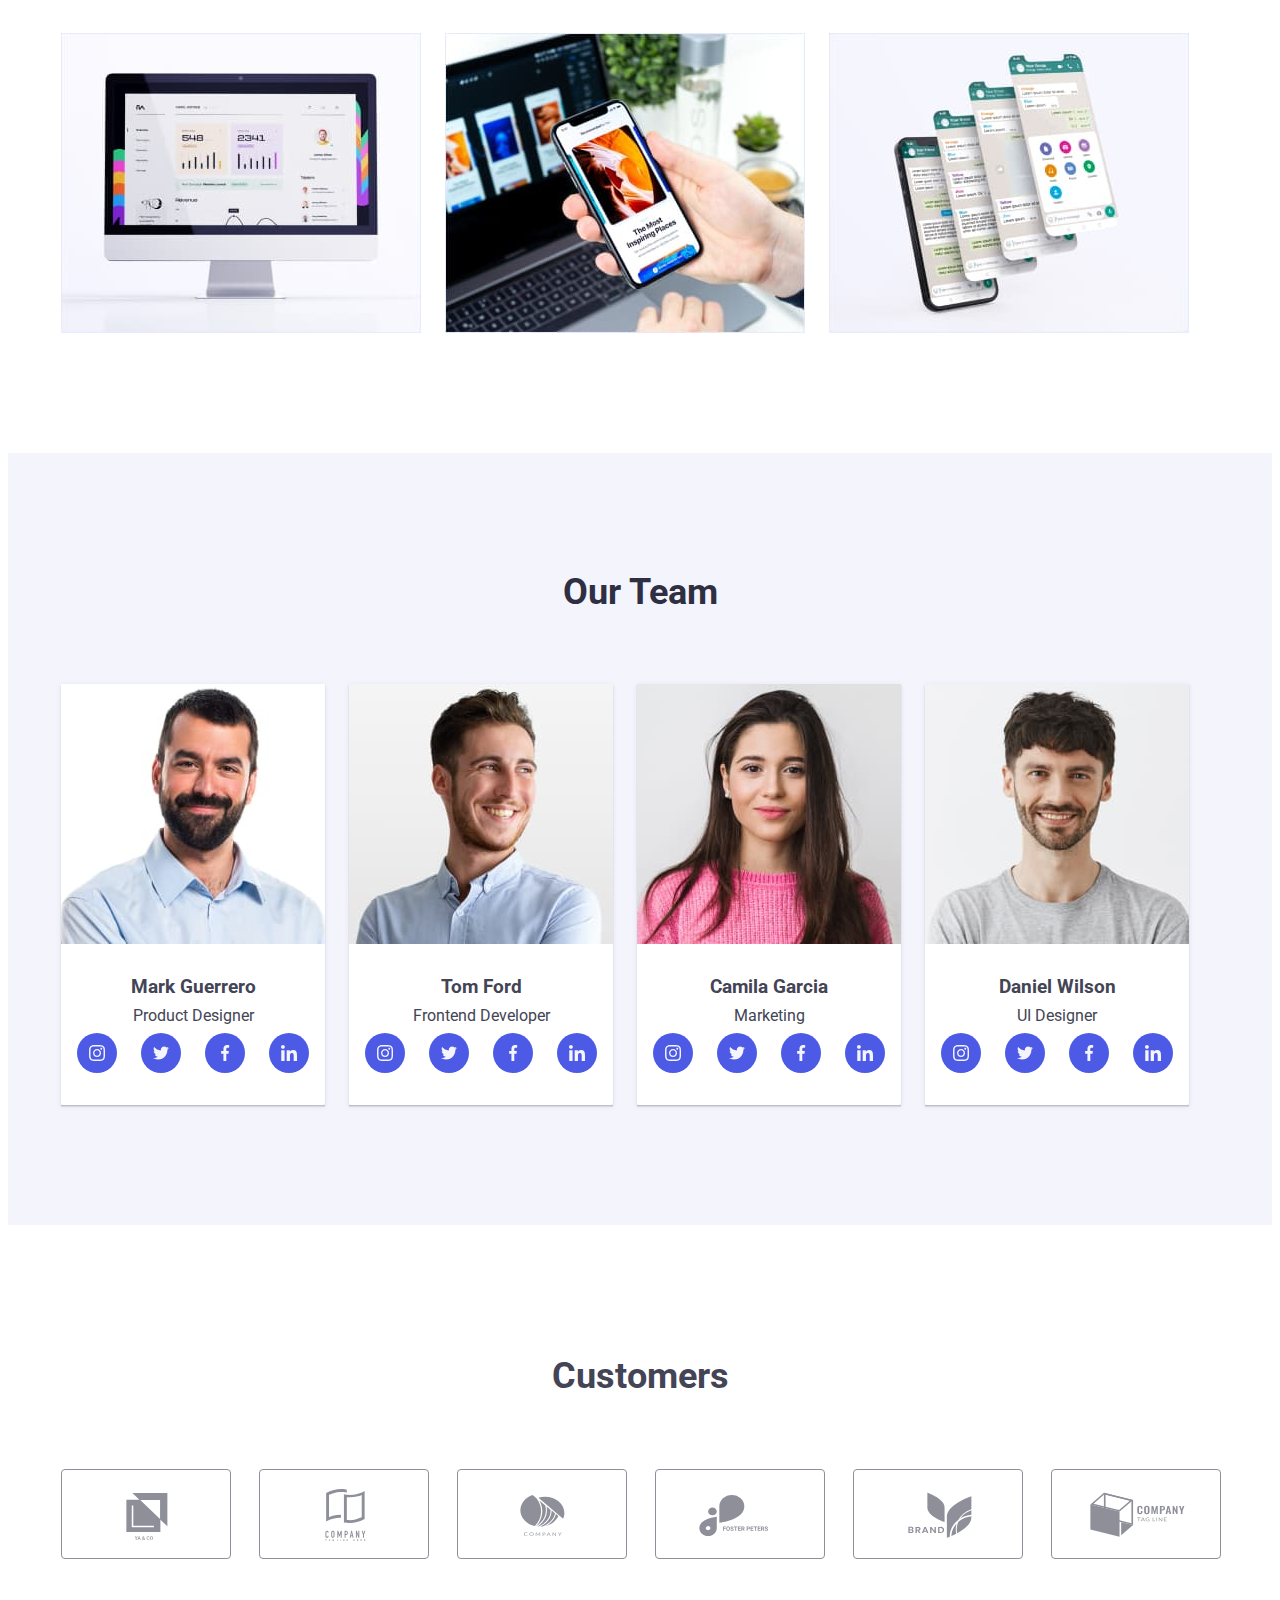
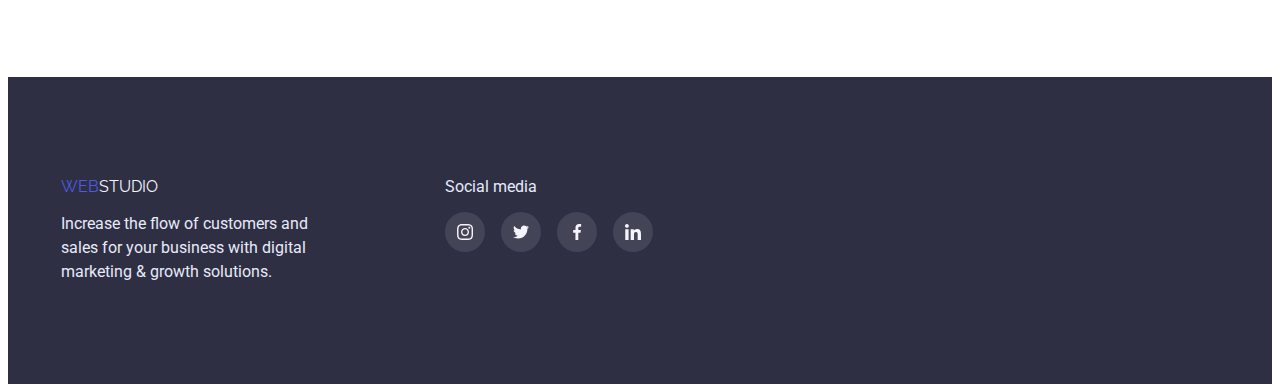
==== commit 38ea317c: "position modal form" ====
--- a/index.html
+++ b/index.html
@@ -344,25 +344,45 @@
                 </svg>
             </button>
             <form class="modal-form">
-                <p>Leave your contacts and we will call you back</p>
+                <p class="contacts">Leave your contacts and we will call you back</p>
                 <label class="modal-form-field">
                     <span class="modal-form-input-desc">Name</span>
-                    <input class="modal-form-input" type="text" name="user_name" required pattern="^[a-zA-Zа-яА-Я]+$">
+                    <span class="modal-form-input-wrapper">
+                        <input class="modal-form-input" type="text" name="user_name" required pattern="^[a-zA-Zа-яА-Я]+$">
+                        <svg class="modal-form-input-icon">
+                            <use href="./images/symbol-defs.svg#icon-person"></use>
+                        </svg>
+                    </span>
                 </label>
                 <label class="modal-form-field">
                     <span class="modal-form-input-desc">Phone</span>
-                    <input class="modal-form-input" type="tel" name="user_phone" required pattern="[0-9]{3}-[0-9]-{3}-[0-9]{2}-[0-9]{2}" title="xxxxxxxxxx">
+                    <span class="modal-form-input-wrapper">
+                        <input class="modal-form-input" type="tel" name="user_phone" required pattern="[0-9]{3}-[0-9]-{3}-[0-9]{2}-[0-9]{2}" title="xxxxxxxxxx">
+                        <svg class="modal-form-input-icon">
+                            <use href="./images/symbol-defs.svg#icon-phone"></use>
+                        </svg>
+                    </span>
                 </label>
                 <label class="modal-form-field">
-                    <span class="modal-form-input-desc">Email</span>
-                    <input class="modal-form-input" type="email" name="user_email" required>
+                    <span class="modal-form-input-desc">Email</span><span class="modal-form-input-wrapper">
+                        <input class="modal-form-input" type="email" name="user_email" required pattern="[a-z0-9._%+-]+@[a-z0-9.-]+\.[a-z]{2,4}$">
+                        <svg class="modal-form-input-icon">
+                            <use href="./images/symbol-defs.svg#icon-email"></use>
+                        </svg>
+                    </span>
                 </label>
                 <label class="modal-form-field">
-                    <span class="modal-form-input-desc"></span>
-                    <textarea class="modal-form-message" name="" id="" cols="30" rows="10" placeholder="Text input"></textarea>
+                    <span class="modal-form-input-desc">Comment</span>
+                    <textarea class="modal-form-message" name="user_message" placeholder="Text input"></textarea>
                 </label>
-                <input id="user-policy" class="modal-form-check" type="text">
-                <label class="modal-form-check-desc" for="user-policy">I accept the terms and conditions of the <a href="">Privacy Policy</a></label>
+                <input id="user-policy" class="modal-form-check" type="checkbox" name="user_policy">
+                <label class="modal-form-check-desc" for="user-policy">
+                    <span class="modal-form-fake-check">
+                        <svg class="modal-form-check-icon" width="10px" height="8px">
+                            <use href="./images/symbol-defs.svg#icon-ok"></use>
+                        </svg>
+                    </span>
+                    I accept the terms and conditions of the <a href="">Privacy Policy</a></label>
                 <button class="modal-form-submit" type="submit">Send</button>
             </form>
         </div>
--- a/css/style.css
+++ b/css/style.css
@@ -724,6 +724,121 @@
     fill: currentColor;
 }
 
+/* MODAL FORM */
+.modal-form {
+    padding: 24px;
+    padding-top: 72px;
+    display: flex;
+    flex-direction: column;
+}
+
+.modal-form .contacts {
+    font-weight: 500;
+    font-size: 16px;
+    line-height: 1.5;
+    height: 24px;
+    text-align: center;
+    letter-spacing: 0.02em;
+    color: var(--primary-text-color);
+
+    margin: 0;
+    margin-bottom: 16px;
+    padding: 0;
+}
+
+.modal-form-input-desc {
+    display: block;
+    font-size: 12px;
+    line-height: 1.33;
+    letter-spacing: 0.04em;
+    color: #8E8F99;
+    
+    padding: 0;
+    margin: 0;
+    margin-bottom: 4px;
+}
+
+.modal-form-input {
+    width: 100%;
+    height: 40px;
+    border: 1px solid rgba(33, 33, 33, 0.2);
+    border-radius: 4px;
+    padding-left: 38px;
+    transition: border-color var(--transition);
+}
+
+.modal-form-input:focus {
+    outline: none;
+    border-color: var(--accent-color);
+}
+
+.modal-form-input:focus +.modal-form-input-icon {
+    color: var(--accent-color);
+}
+
+.modal-form-input-wrapper {
+    position: relative;
+    color: #2E2F42;
+}
+
+.modal-form-input-icon {
+    position: absolute;
+    top: 50%;
+    left: 12px;
+    transform: translateY(-50%);
+    fill: currentColor;
+    display: block;
+    width: 18px;
+    height: 24px;
+    transition: color var(--transition);
+}
+
+.modal-form-field {
+    margin-bottom: 8px;
+}
+
+.modal-form-message {
+    resize: none;
+    width: 100%;
+    padding: 8px 16px;
+    height: 120px;
+    border: 1px solid rgba(33, 33, 33, 0.2);
+    border-radius: 4px;
+    transition: border-color var(--transition);
+}
+
+.modal-form-message:placeholder {
+    color: rgba(117, 117, 117, 0.5);
+}
+
+.modal-form-message:focus {
+    outline: none;
+    border-color: var(--accent-color);
+}
+
+.modal-form-fake-check {
+    position: relative;
+    display: block;
+    width: 16px;
+    height: 16px;
+    border: 1.25px solid #2E2F42;
+    border-radius: 2px;
+    /* background-color: var(--accent-color); */
+}
+
+.modal-form-check-icon {
+    position: absolute;
+    top: 50%;
+    left: 50%;
+    transform: translate( -50%, -50%);
+    background-color: var(--accent-color);
+    opacity: 0;
+}
+
+.modal-form-check:checked .modal-form-check-icon {
+    opacity: 1;
+}
+
 /* visually-hidden */
 .visually-hidden {
  position: absolute;
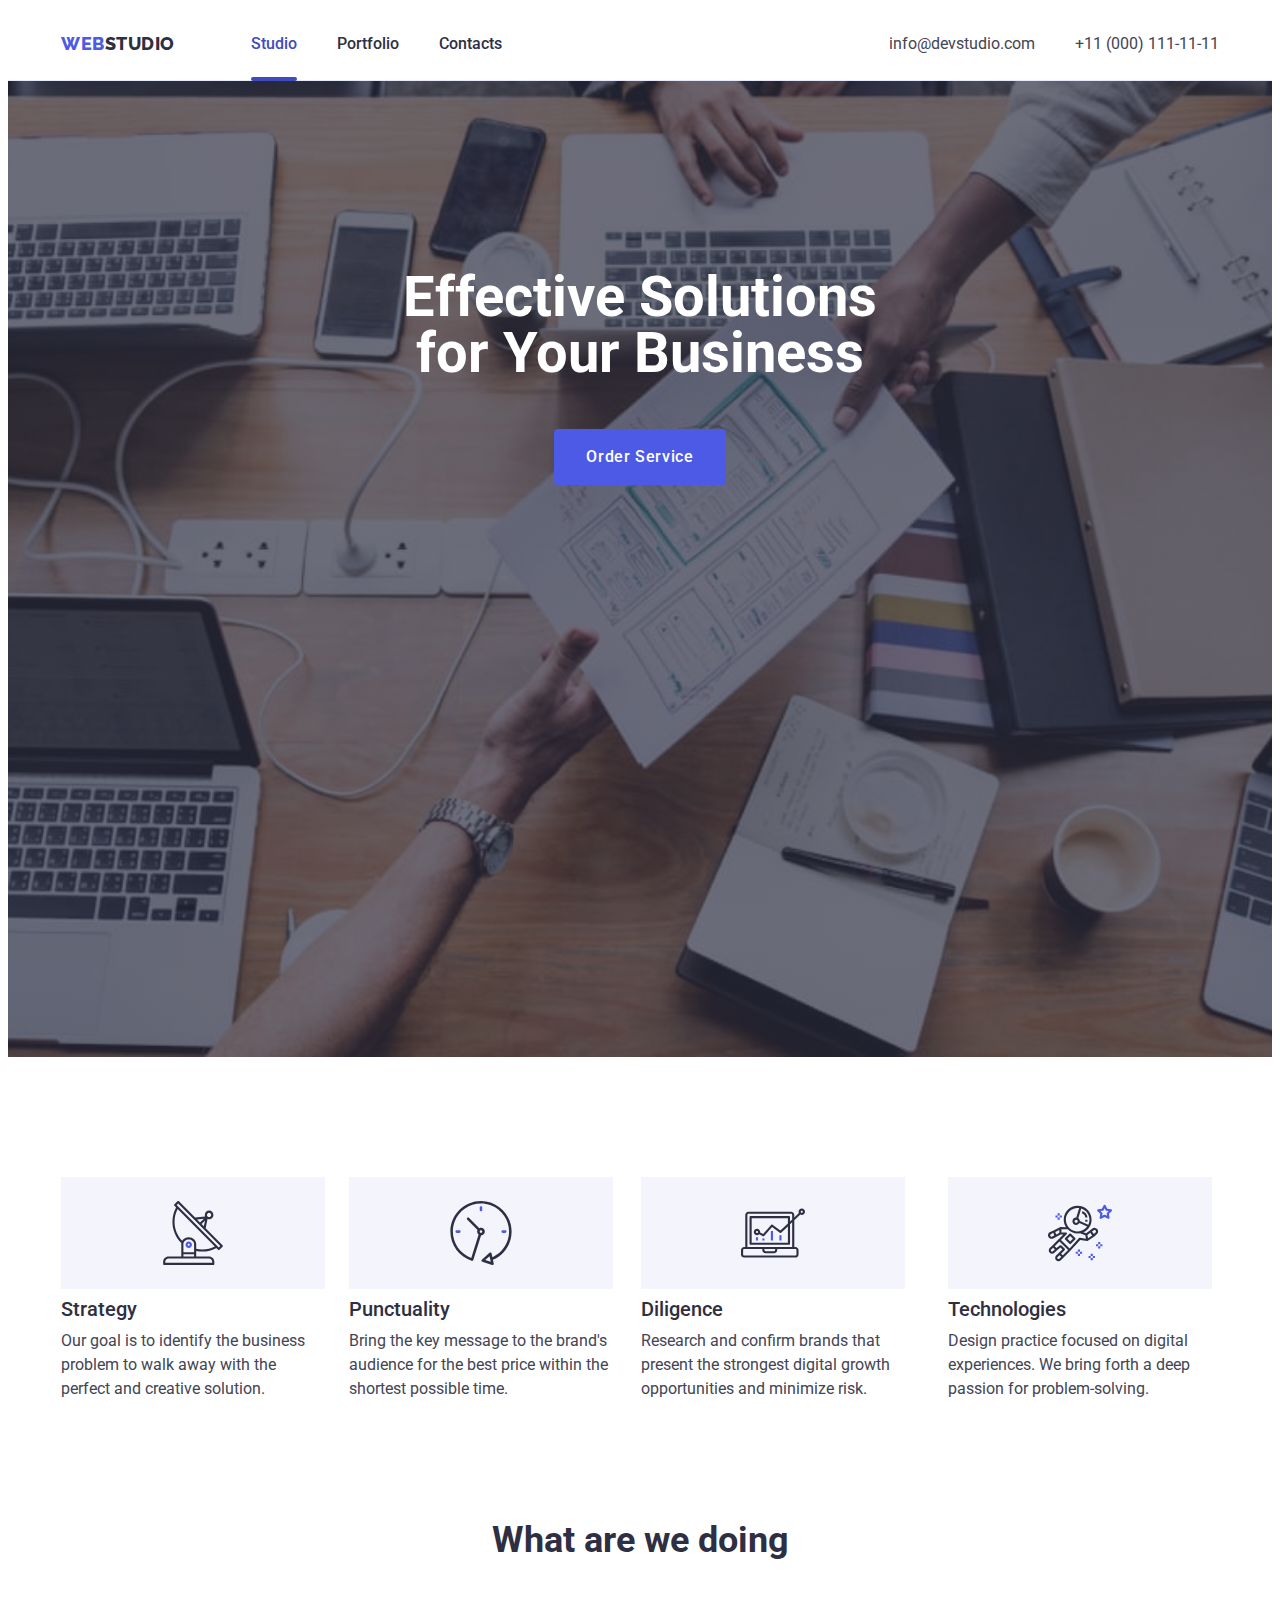
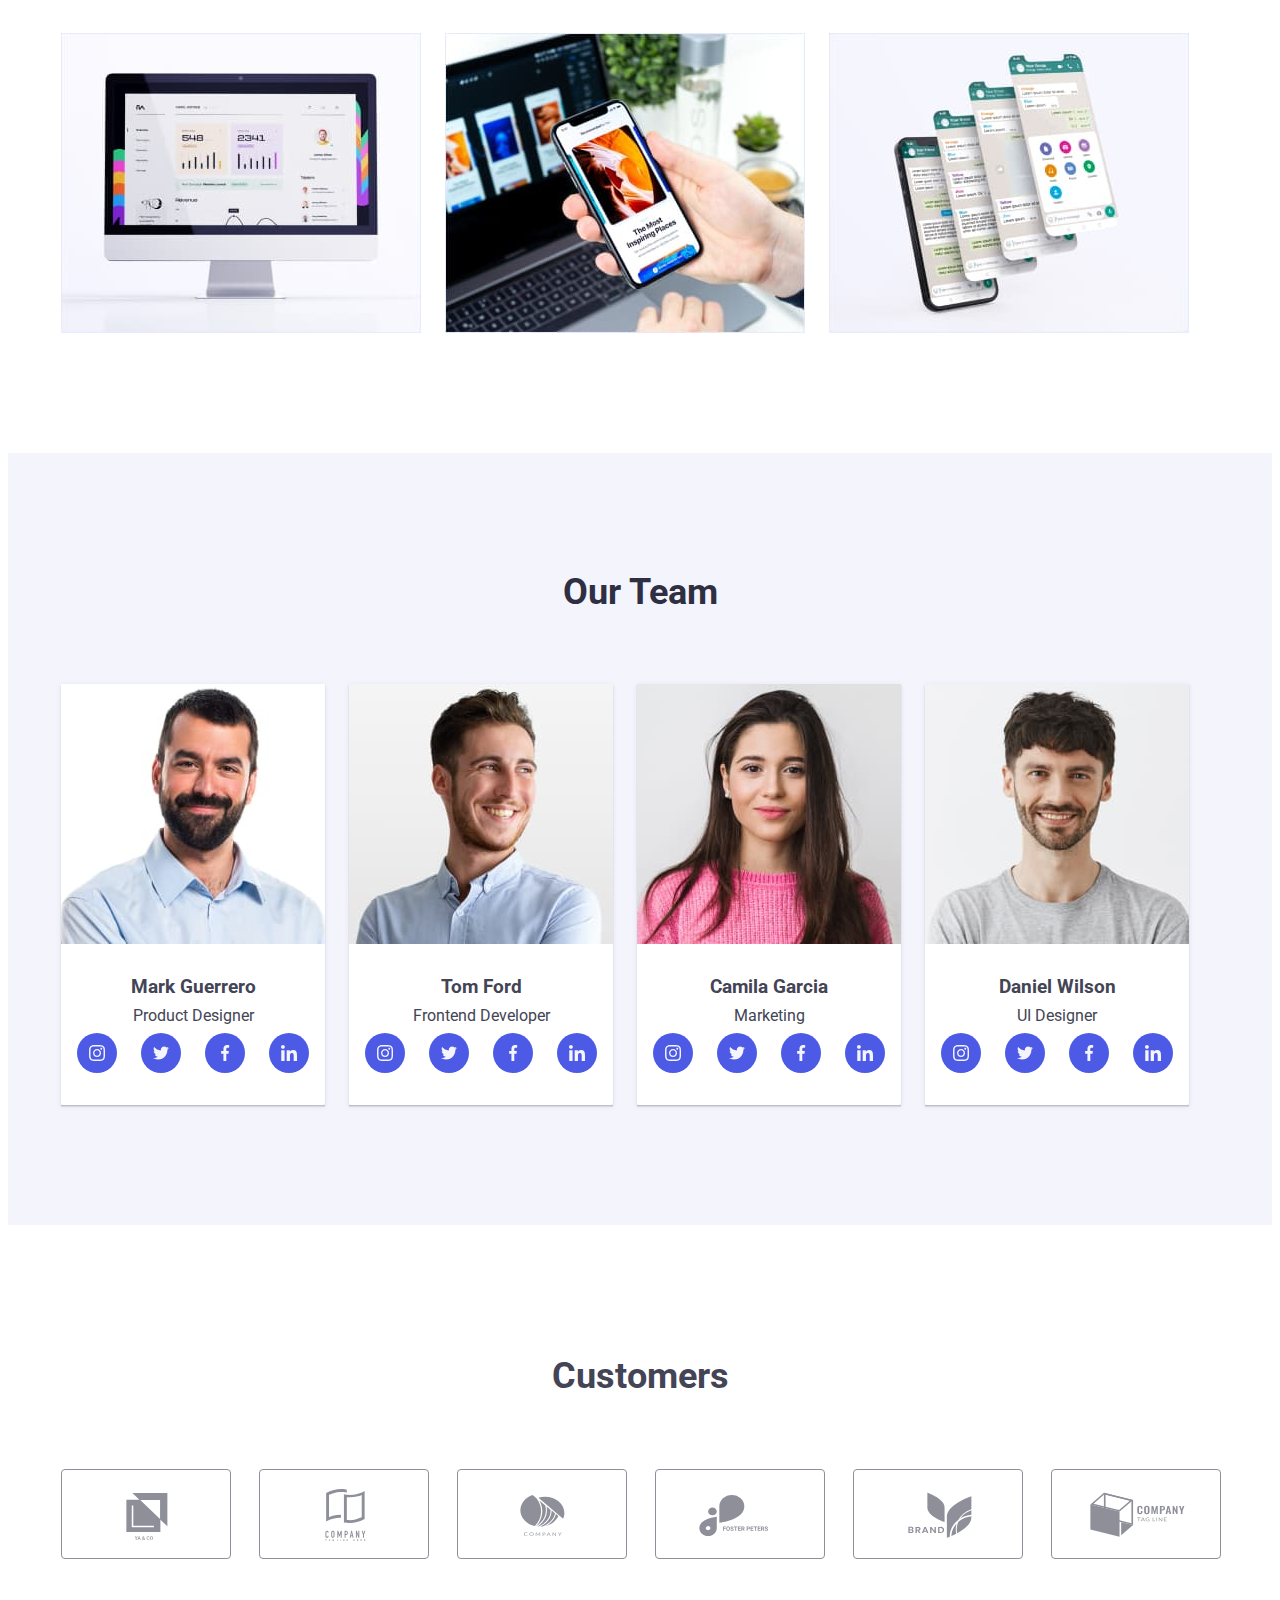
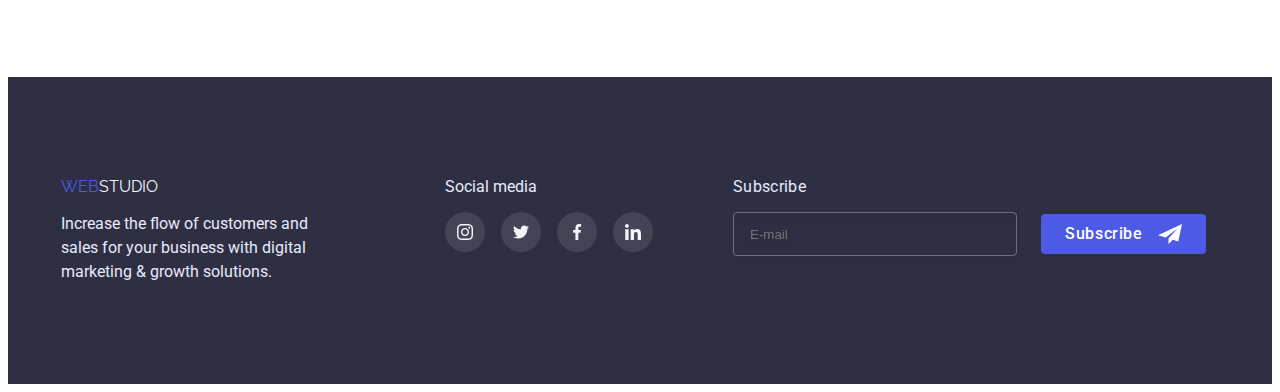
==== commit 4d5e6111: "added form in footer" ====
--- a/index.html
+++ b/index.html
@@ -334,9 +334,17 @@
                     </li>
                 </ul>
             </div>
+            <div class="form-subscribe">
+                <p class="text-form">Subscribe</p>
+                <form class="footer-form">
+                    <label for="email" class="modal-form-field"></label>
+                    <input id="email" class="modal-form-input-footer" type="email" name="user_email" placeholder="E-mail" required pattern="[a-z0-9._%+-]+@[a-z0-9.-]+\.[a-z]{2,4}$">     
+                    <button class="modal-form-submit submit-footer" type="submit">Subscribe</button>  
+                </form>
+            </div>
         </div>
     </footer>
-    <div class="backdrop" data-modal>
+    <div class="backdrop is-hidden" data-modal>
         <div class="modal">
             <button class="close" data-modal-close>
                 <svg class="close-icon">
@@ -364,7 +372,8 @@
                     </span>
                 </label>
                 <label class="modal-form-field">
-                    <span class="modal-form-input-desc">Email</span><span class="modal-form-input-wrapper">
+                    <span class="modal-form-input-desc">Email</span>
+                    <span class="modal-form-input-wrapper">
                         <input class="modal-form-input" type="email" name="user_email" required pattern="[a-z0-9._%+-]+@[a-z0-9.-]+\.[a-z]{2,4}$">
                         <svg class="modal-form-input-icon">
                             <use href="./images/symbol-defs.svg#icon-email"></use>
@@ -375,14 +384,9 @@
                     <span class="modal-form-input-desc">Comment</span>
                     <textarea class="modal-form-message" name="user_message" placeholder="Text input"></textarea>
                 </label>
-                <input id="user-policy" class="modal-form-check" type="checkbox" name="user_policy">
+                <input id="user-policy" class="modal-form-check visually-hidden" type="checkbox" name="user_policy">
                 <label class="modal-form-check-desc" for="user-policy">
-                    <span class="modal-form-fake-check">
-                        <svg class="modal-form-check-icon" width="10px" height="8px">
-                            <use href="./images/symbol-defs.svg#icon-ok"></use>
-                        </svg>
-                    </span>
-                    I accept the terms and conditions of the <a href="">Privacy Policy</a></label>
+                    I accept the terms and conditions of the&nbsp;<a href="">Privacy Policy</a></label>
                 <button class="modal-form-submit" type="submit">Send</button>
             </form>
         </div>
--- a/css/style.css
+++ b/css/style.css
@@ -446,6 +446,7 @@
 .media {
     width: 208px;
     height: 80px;
+    margin-right: 80px;
 }
 
 .media p {
@@ -602,6 +603,7 @@
 .activity-nav .link {
     display: block;
     transition: box-shadow var(--transition);
+    text-decoration: none;
 }
 
 .activity-nav .link:hover,
@@ -704,6 +706,7 @@
     display: flex;
     justify-content: center;
     align-items: center;
+    cursor: pointer
     
     color:#000000;
     background-color: #E7E9FC;
@@ -807,7 +810,7 @@
     transition: border-color var(--transition);
 }
 
-.modal-form-message:placeholder {
+.modal-form-message::placeholder {
     color: rgba(117, 117, 117, 0.5);
 }
 
@@ -816,28 +819,103 @@
     border-color: var(--accent-color);
 }
 
-.modal-form-fake-check {
-    position: relative;
+.modal-form-check-desc {
+    display: flex;
+    align-items: center;
+    margin-bottom: 24px;
+
+    font-size: 12px;
+    line-height: 1,33;
+    
+}
+
+.modal-form-check-desc::before {
     display: block;
+    content: "";
     width: 16px;
     height: 16px;
     border: 1.25px solid #2E2F42;
     border-radius: 2px;
-    /* background-color: var(--accent-color); */
-}
-
-.modal-form-check-icon {
-    position: absolute;
-    top: 50%;
-    left: 50%;
-    transform: translate( -50%, -50%);
+    cursor: pointer;
+    margin-right: 8px;
+}
+
+.modal-form-check:checked +.modal-form-check-desc::before {
+    background-color: var(--button-hover-portfolio);
+    background-image: url(../images/icon-ok.svg);
+    background-repeat: no-repeat;
+    background-position: center;
+}
+
+.modal-form-submit {
+    color: var(--white-color);
     background-color: var(--accent-color);
-    opacity: 0;
-}
-
-.modal-form-check:checked .modal-form-check-icon {
-    opacity: 1;
-}
+
+    cursor: pointer;
+    font-family: inherit;
+    font-weight: 500;
+    font-size: 16px;
+    line-height: 1.5;
+    letter-spacing: 0.04em;
+    align-self: center;
+    transition: background-color var(--transition);
+
+    display: inline-block;
+    border-radius: 4px;
+    padding: 16px 32px;
+    width: 169px;
+    height: 56px;
+    border: none;
+}
+
+.modal-form-submit:hover,
+.modal-form-submit:focus {
+    background-color: var(--button-hover-portfolio);
+}
+
+.footer-form {
+    display: flex;
+}
+
+.text-form {
+    margin: 0;
+    margin-bottom: 16px;
+
+    font-size: 16px;
+    letter-spacing: 0.02em;
+}
+
+.modal-form-input-footer {
+    margin-right: 24px;
+    padding-left: 16px;
+    width: 264px;
+    height: 40px;
+    border: 1px solid rgba(255, 255, 255, 0.3);
+    filter: drop-shadow(0px 4px 4px rgba(0, 0, 0, 0.15));
+    border-radius: 4px;
+    color: var(--white-color);
+    background: transparent;
+    transition: border-color var(--transition);
+}
+
+.modal-form-input-footer:focus {
+    outline: none;
+    border-color: var(--accent-color);
+}
+
+.modal-form-submit.submit-footer {
+    width: 165px;
+    height: 40px;
+    display: flex;
+    text-align: center;
+    align-items: center;
+    padding: 8px 24px;
+    background-image: url(../images/subscribe-icon.svg);
+    background-position:right 24px bottom 50%;
+    background-repeat: no-repeat;
+    transition: color var(--transition);
+}
+
 
 /* visually-hidden */
 .visually-hidden {
